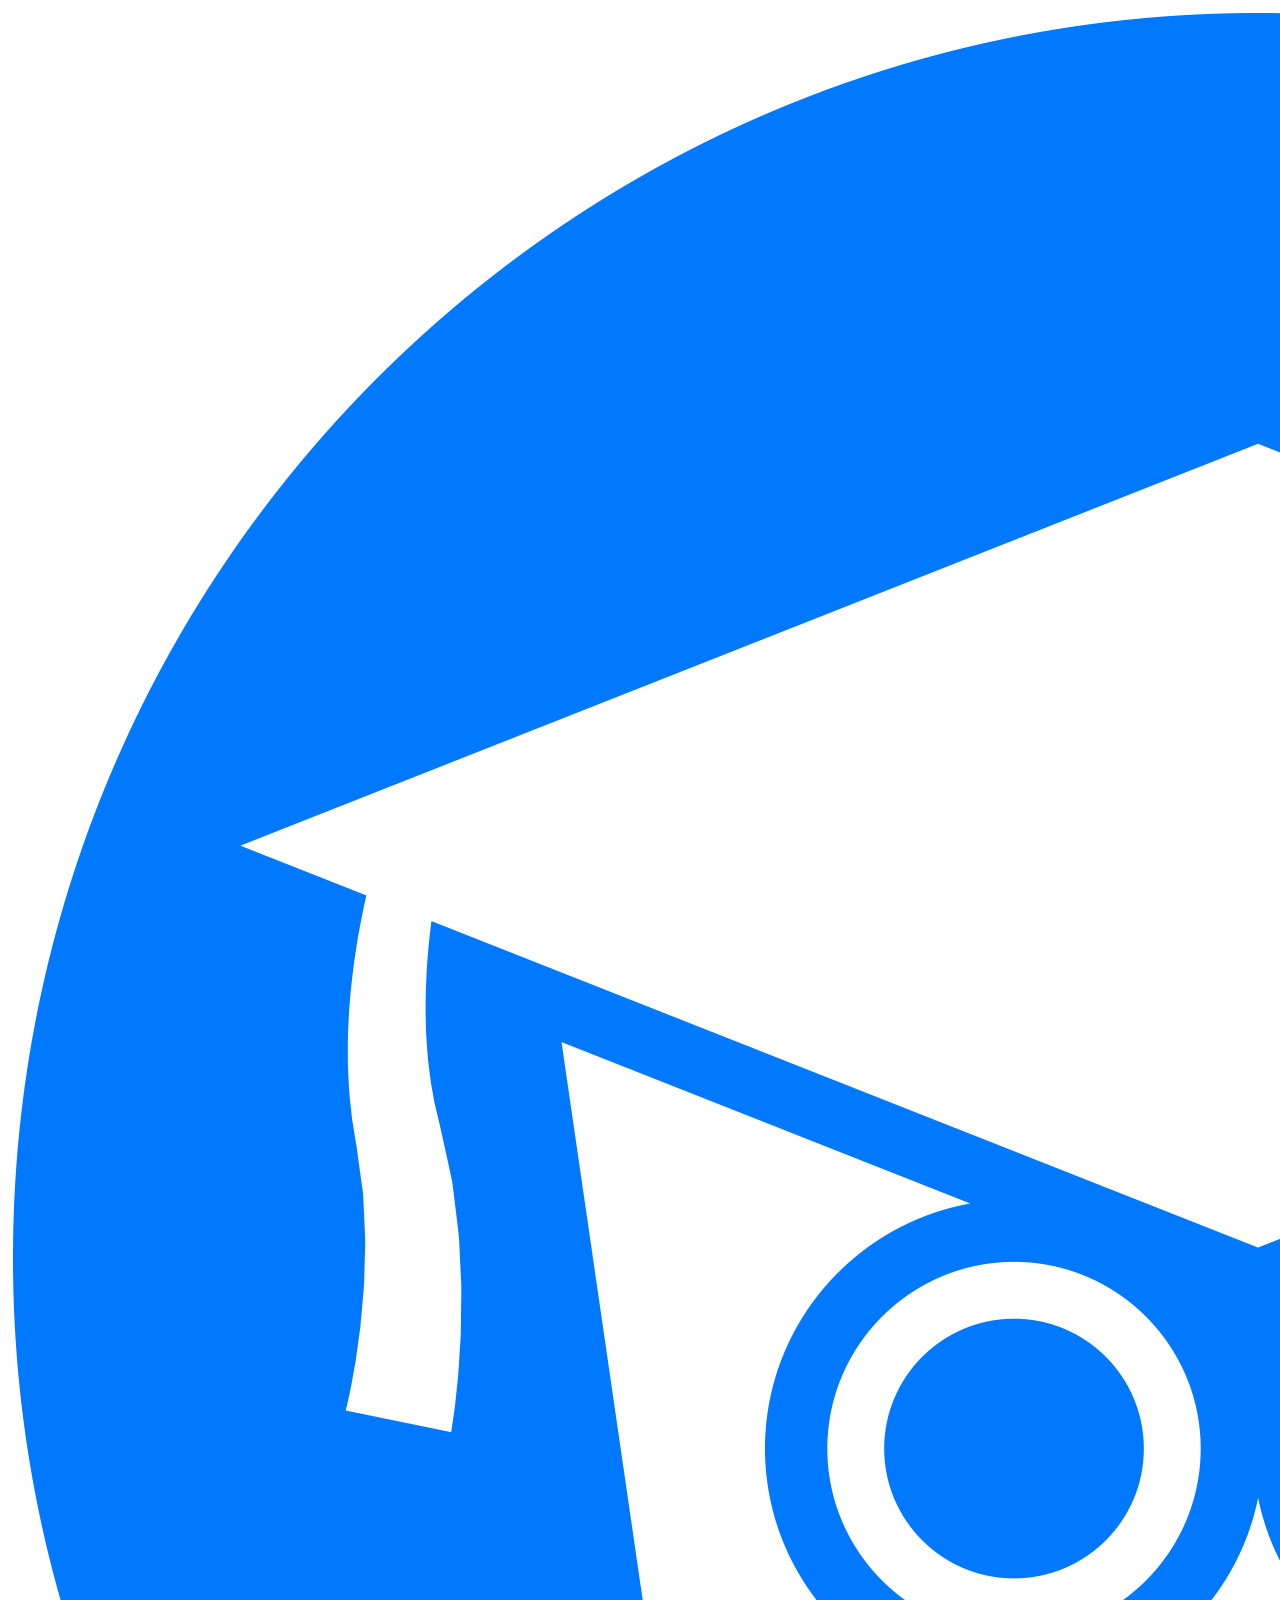
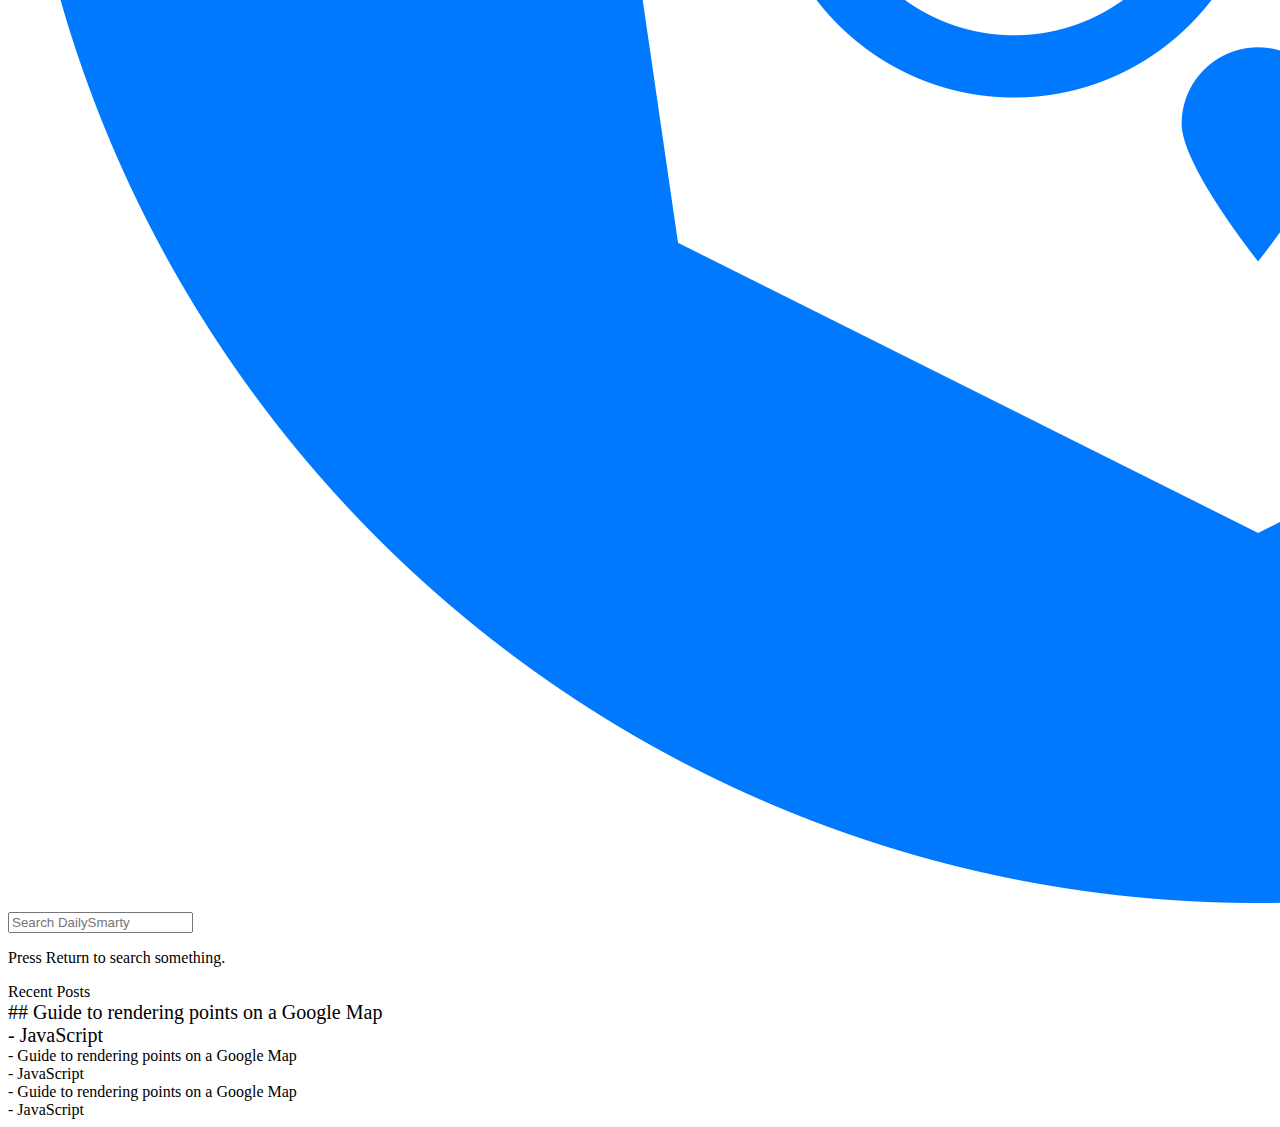
==== index.html @ 1e0d229f "Setting the first .class'es up" ====
<!DOCTYPE html>
<html lang="en">
<head>
    <meta charset="UTF-8">
    <meta name="viewport" content="width=device-width, initial-scale=1.0">
    <title>Front-end Search Implementation</title>
    <link rel="stylesheet" type="text/css" media="screen" href="./css/main.css">
    <script src="./js/main.js"></script> 
</head>
<body>
    <div class="container">   
        <!-- LOGO -->
        <div class="logoIndex">
            <img src="./img/ds_circle_logo.png" alt=""></a>
        </div>

        <div class="searchBarIndex">
            <!-- SearchBox -->
            <input type="text" placeholder="Search DailySmarty">
        
            <!-- Press Return to search placeholder? -->
            <p>Press Return to search something.</p>
        </div>


        <!-- Recent posts -->
        <div class="recentPostsWrapper">
            <div class="recentPostsHeading">
                Recent Posts
            </div>
        
            <div class="recentPosts">
                <div class="recentPostsTitle" style="font-size: 20px">
                    ## Guide to rendering points on a Google Map
                    <div class="recentPostsCategory">
                        - JavaScript
                    </div>
                </div>
                <div>
                    - Guide to rendering points on a Google Map
                    <div>
                        - JavaScript
                    </div>
                </div>
                <div>
                    - Guide to rendering points on a Google Map
                    <div>
                    - JavaScript
                    </div>
                </div>
            </div>
        </div>
    </div> 

</body>
</html>
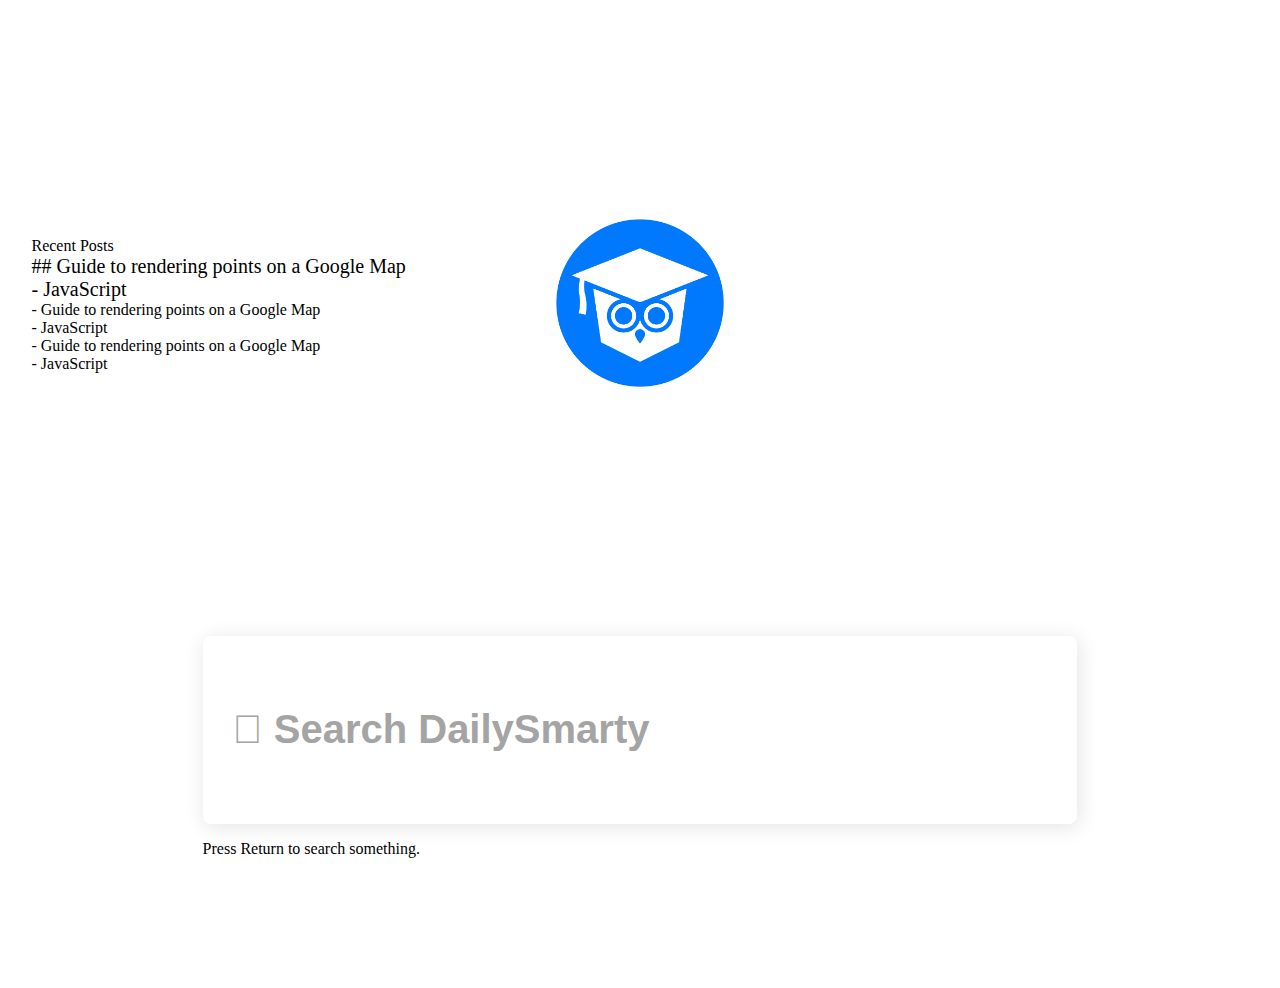
==== commit 95f814a5: "Added some font-awesome elements, maintaining the old CDN CSS integration method v6.7.2 for better c" ====
--- a/index.html
+++ b/index.html
@@ -5,6 +5,7 @@
     <meta name="viewport" content="width=device-width, initial-scale=1.0">
     <title>Front-end Search Implementation</title>
     <link rel="stylesheet" type="text/css" media="screen" href="./css/main.css">
+    <link rel="stylesheet" href="https://cdnjs.cloudflare.com/ajax/libs/font-awesome/6.7.2/css/all.min.css" crossorigin="anonymous">
     <script src="./js/main.js"></script> 
 </head>
 <body>
@@ -16,7 +17,7 @@
 
         <div class="searchBarIndex">
             <!-- SearchBox -->
-            <input type="text" placeholder="Search DailySmarty">
+            <input type="text" placeholder="&#xf002; Search DailySmarty">
         
             <!-- Press Return to search placeholder? -->
             <p>Press Return to search something.</p>
--- a/css/main.css
+++ b/css/main.css
@@ -0,0 +1,64 @@
+.container {
+    display: grid;
+
+    grid-template-rows: repeat(auto-fit, minmax(100px, 1fr));
+    grid-template-columns: 1fr 1fr 1fr;
+
+    margin: 5em 0 0 0;
+    justify-items: center;
+    align-items: center;
+
+    height: 100vh;
+}
+
+.logoIndex {
+    grid-column: 2;
+    grid-row: 1;
+}
+
+.logoIndex img {
+    width: 10.5rem;
+}
+
+.searchBarIndex {
+    grid-column: 1/-1;
+    grid-row: 2;
+
+}
+
+.searchBarIndex input {
+    width: 66vw;
+    height: 11.8rem;
+    padding: 0 0 0 0.75em;
+}
+
+.searchBarIndex input[type=text] {
+    font-size: 2.5em;
+    font-family: Arial, Helvetica, sans-serif, 'Font Awesome\ 6 free';
+    color: #585858;
+    box-shadow: 2px 3px 20px 1px rgba(0, 0, 0, 0.1);
+    border: 0px solid transparent;
+    border-radius: 0.5rem;
+}
+
+.searchBarIndex input[type=text]:focus {
+    outline: none;
+    box-shadow: 2px 3px 20px 1px rgba(0, 0, 0, 0.3);
+}
+
+.searchBarIndex input[type=text]::placeholder {
+    font-family: Arial, Helvetica, sans-serif, 'Font Awesome\ 6 free';
+    font-weight: 900;
+    color: #a4a4a4;
+}
+
+
+.recentPostsWrapper,
+
+.recentPostsHeading,
+
+.recentPosts,
+
+.recentPostsTitle,
+
+.recentPostsCategory,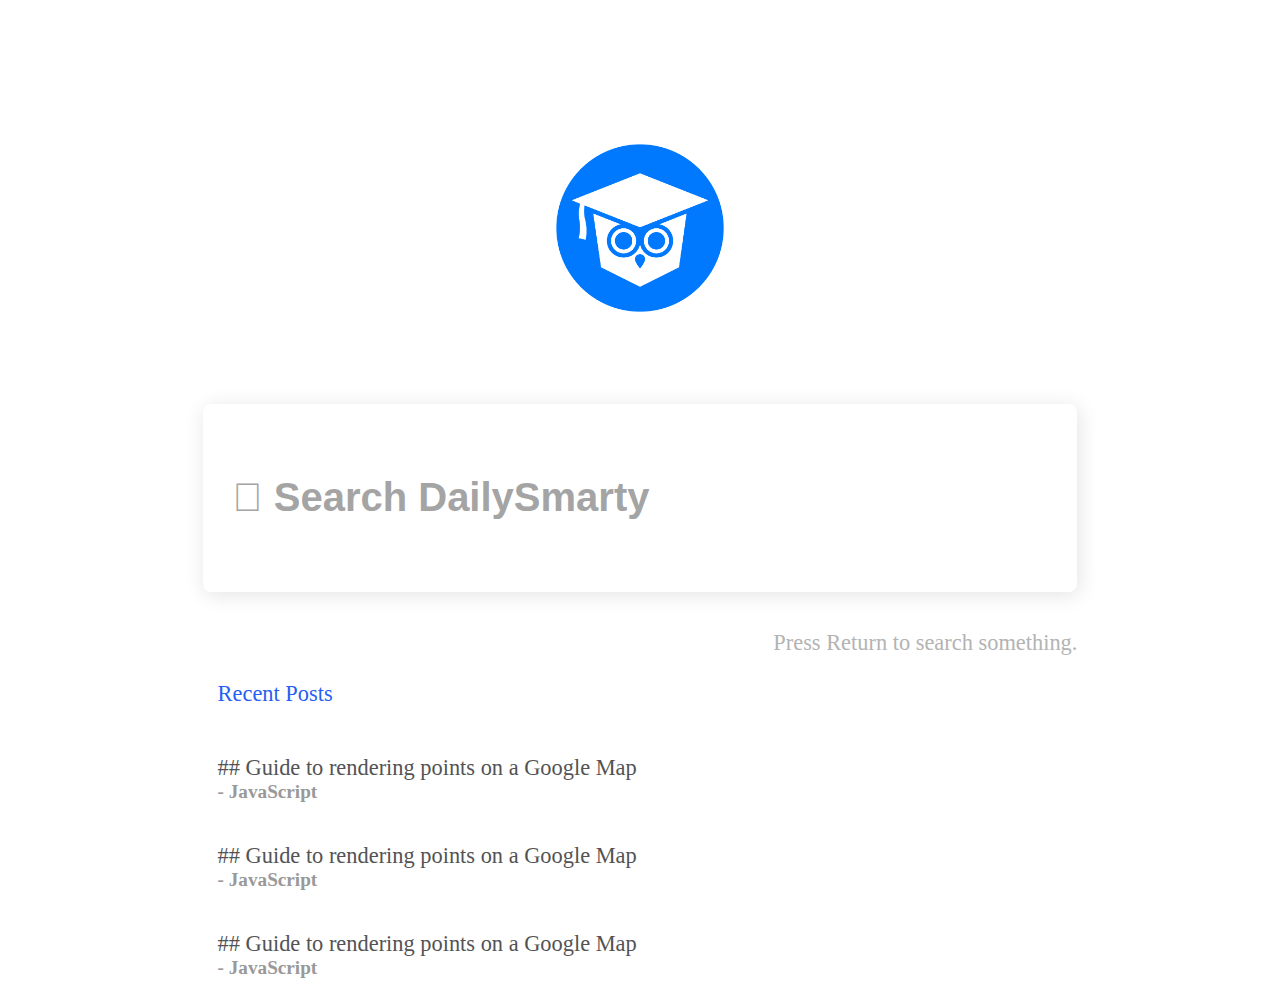
==== commit 6ee13cf3: "Added a CSS-grid container on the Recent Posts layout. Some fixes need to be applied [!]." ====
--- a/index.html
+++ b/index.html
@@ -18,9 +18,8 @@
         <div class="searchBarIndex">
             <!-- SearchBox -->
             <input type="text" placeholder="&#xf002; Search DailySmarty">
-        
             <!-- Press Return to search placeholder? -->
-            <p>Press Return to search something.</p>
+            <p>Press Return to search something.</p>                
         </div>
 
 
@@ -30,24 +29,30 @@
                 Recent Posts
             </div>
         
-            <div class="recentPosts">
-                <div class="recentPostsTitle" style="font-size: 20px">
-                    ## Guide to rendering points on a Google Map
-                    <div class="recentPostsCategory">
-                        - JavaScript
-                    </div>
+            <div class="recentPostsContent">
+                <div class="recentPost">
+                    <div class="recentPostsTitle">
+                        ## Guide to rendering points on a Google Map
+                        <div class="recentPostsCategory">
+                            - JavaScript
+                        </div>
+                    </div>    
                 </div>
-                <div>
-                    - Guide to rendering points on a Google Map
-                    <div>
-                        - JavaScript
-                    </div>
+                <div class="recentPost">
+                    <div class="recentPostsTitle">
+                        ## Guide to rendering points on a Google Map
+                        <div class="recentPostsCategory">
+                            - JavaScript
+                        </div>
+                    </div>    
                 </div>
-                <div>
-                    - Guide to rendering points on a Google Map
-                    <div>
-                    - JavaScript
-                    </div>
+                <div class="recentPost">
+                    <div class="recentPostsTitle">
+                        ## Guide to rendering points on a Google Map
+                        <div class="recentPostsCategory">
+                            - JavaScript
+                        </div>
+                    </div>    
                 </div>
             </div>
         </div>
--- a/css/main.css
+++ b/css/main.css
@@ -52,13 +52,42 @@
     color: #a4a4a4;
 }
 
+.searchBarIndex p {
+    color:#b3b3b3;
+    font-size: 1.4rem;
+    margin: 2.3rem 0 0 0;
+    text-align: right;
+    line-height: 1.7rem;
+}
 
-.recentPostsWrapper,
+.recentPostsWrapper {
+    grid-column: 1/-1;
+    grid-row: 3;
+}
 
-.recentPostsHeading,
+.recentPostsHeading {
+    color: #2660f3;
+    margin: 0 0 3rem 0;
+    font-size: 1.4rem;
+}
 
-.recentPosts,
+.recentPostsContent {
+    display: grid;
+    width: 66vw;
+    grid-template-columns: repeat(auto-fit, minmax(100, 1fr));
+    grid-gap: 2.5rem;
 
-.recentPostsTitle,
+}
 
-.recentPostsCategory,+.recentPost,
+
+.recentPostsTitle {
+    color: #535353;
+    font-size: 1.4rem;
+}
+
+.recentPostsCategory {
+    color: #999;
+    font-size: 1.2rem;
+    font-weight: 600;
+}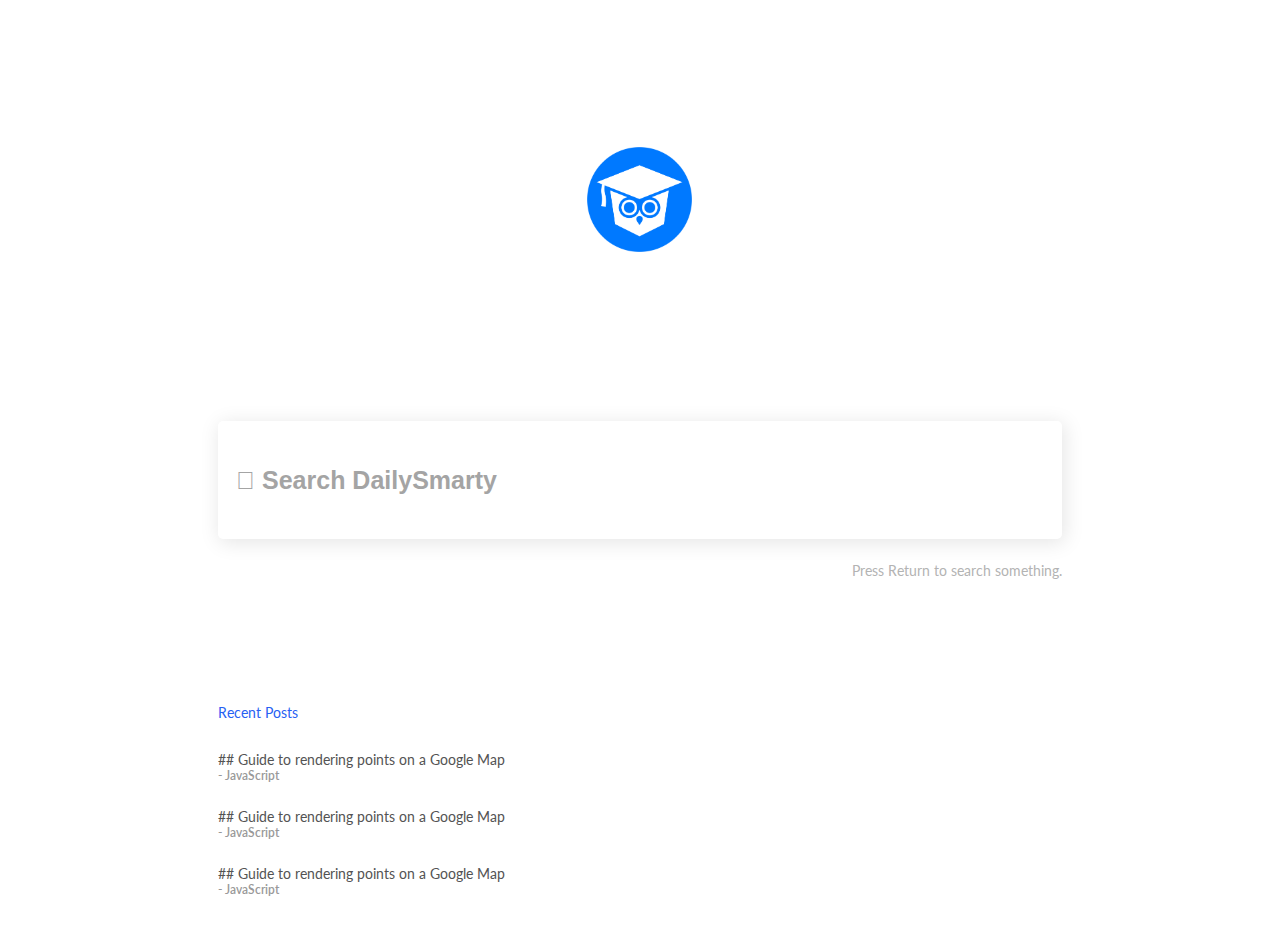
==== commit 619f33db: "Fixed Posts wrapper styles. Layout is still not shown as intended (rows, instead columns)." ====
--- a/index.html
+++ b/index.html
@@ -6,6 +6,9 @@
     <title>Front-end Search Implementation</title>
     <link rel="stylesheet" type="text/css" media="screen" href="./css/main.css">
     <link rel="stylesheet" href="https://cdnjs.cloudflare.com/ajax/libs/font-awesome/6.7.2/css/all.min.css" crossorigin="anonymous">
+    <link rel="preconnect" href="https://fonts.googleapis.com">
+    <link rel="preconnect" href="https://fonts.gstatic.com" crossorigin>
+    <link href="https://fonts.googleapis.com/css2?family=Lato:ital,wght@0,100;0,300;0,400;0,700;0,900;1,100;1,300;1,400;1,700;1,900&display=swap" rel="stylesheet">
     <script src="./js/main.js"></script> 
 </head>
 <body>
@@ -29,27 +32,27 @@
                 Recent Posts
             </div>
         
-            <div class="recentPostsContent">
+            <div class="recentPostS">
                 <div class="recentPost">
-                    <div class="recentPostsTitle">
+                    <div class="recentPostTitle">
                         ## Guide to rendering points on a Google Map
-                        <div class="recentPostsCategory">
+                        <div class="recentPostCategory">
                             - JavaScript
                         </div>
                     </div>    
                 </div>
                 <div class="recentPost">
-                    <div class="recentPostsTitle">
+                    <div class="recentPostTitle">
                         ## Guide to rendering points on a Google Map
-                        <div class="recentPostsCategory">
+                        <div class="recentPostCategory">
                             - JavaScript
                         </div>
                     </div>    
                 </div>
                 <div class="recentPost">
-                    <div class="recentPostsTitle">
+                    <div class="recentPostTitle">
                         ## Guide to rendering points on a Google Map
-                        <div class="recentPostsCategory">
+                        <div class="recentPostCategory">
                             - JavaScript
                         </div>
                     </div>    
--- a/css/main.css
+++ b/css/main.css
@@ -1,3 +1,17 @@
+html {
+    font-family: "Lato", sans-serif;
+    box-sizing: border-box;
+    font-size: 62.50%;
+}
+
+*,
+*::before,
+*::after {
+    margin:0;
+    padding: 0;;
+    box-sizing: inherit;
+}
+
 .container {
     display: grid;
 
@@ -71,7 +85,7 @@
     font-size: 1.4rem;
 }
 
-.recentPostsContent {
+.recentPostS {
     display: grid;
     width: 66vw;
     grid-template-columns: repeat(auto-fit, minmax(100, 1fr));
@@ -79,14 +93,13 @@
 
 }
 
-.recentPost,
 
-.recentPostsTitle {
+.recentPostTitle {
     color: #535353;
     font-size: 1.4rem;
 }
 
-.recentPostsCategory {
+.recentPostCategory {
     color: #999;
     font-size: 1.2rem;
     font-weight: 600;
